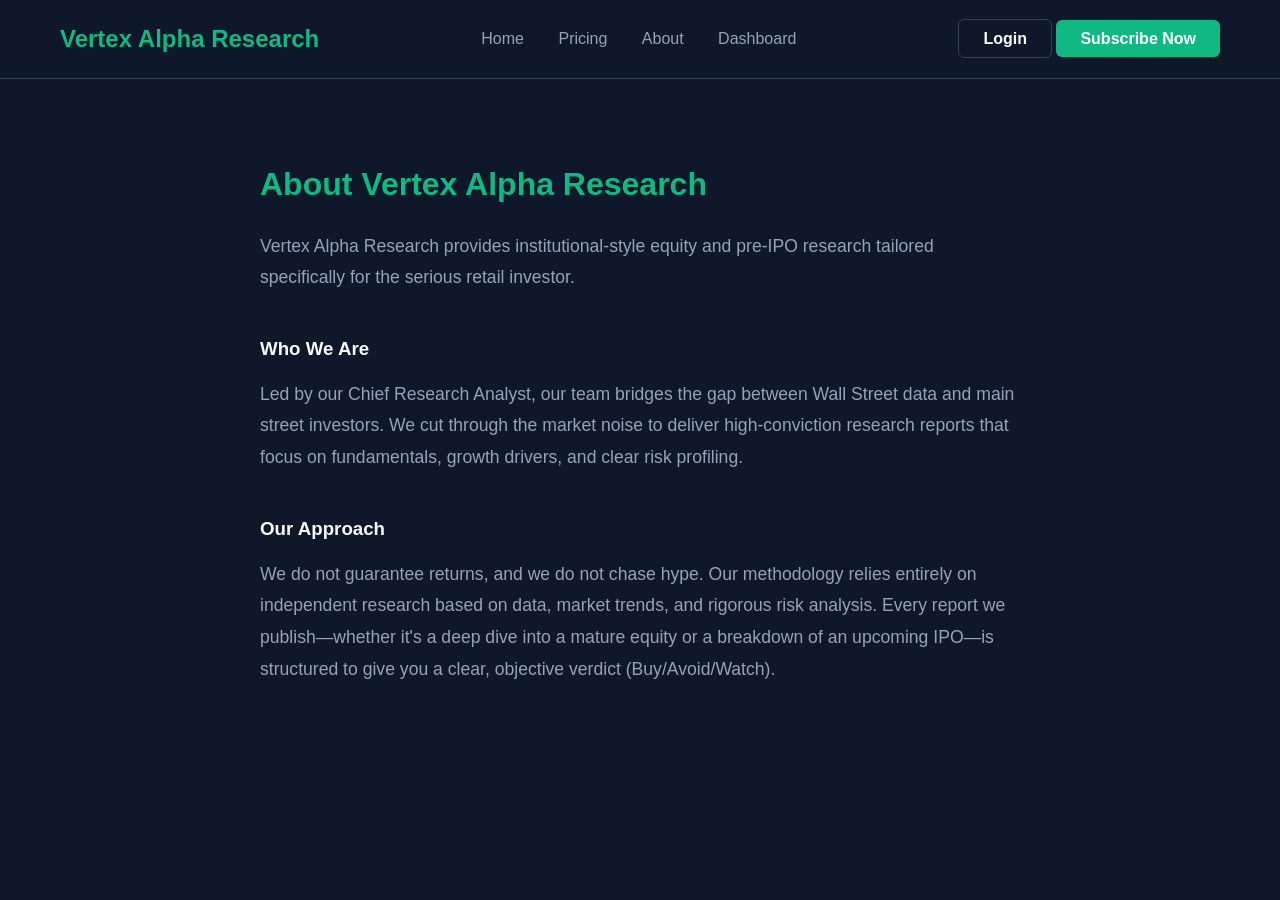
==== about.html @ 940adb92 "Create about.html" ====
<!DOCTYPE html>
<html lang="en">
<head>
    <meta charset="UTF-8">
    <meta name="viewport" content="width=device-width, initial-scale=1.0">
    <title>About Us | Vertex Alpha Research</title>
    <link rel="stylesheet" href="styles.css">
    <style>
        .page-content { max-width: 800px; margin: 80px auto; padding: 0 20px; }
        .page-content h1 { margin-bottom: 20px; color: var(--accent-green); }
        .page-content p { font-size: 1.1rem; color: var(--text-muted); margin-bottom: 20px; line-height: 1.8; }
        .page-content h3 { margin: 40px 0 15px 0; }
    </style>
</head>
<body>
    <header>
        <div class="container nav-container">
            <div class="logo">Vertex Alpha Research</div>
            <nav>
                <a href="index.html">Home</a>
                <a href="pricing.html">Pricing</a>
                <a href="about.html" class="active">About</a>
                <a href="dashboard.html">Dashboard</a>
            </nav>
            <div class="nav-buttons">
                <a href="login.html" class="btn-secondary">Login</a>
                <a href="pricing.html" class="btn-primary">Subscribe Now</a>
            </div>
        </div>
    </header>

    <div class="page-content">
        <h1>About Vertex Alpha Research</h1>
        <p>Vertex Alpha Research provides institutional-style equity and pre-IPO research tailored specifically for the serious retail investor.</p>
        
        <h3>Who We Are</h3>
        <p>Led by our Chief Research Analyst, our team bridges the gap between Wall Street data and main street investors. We cut through the market noise to deliver high-conviction research reports that focus on fundamentals, growth drivers, and clear risk profiling.</p>

        <h3>Our Approach</h3>
        <p>We do not guarantee returns, and we do not chase hype. Our methodology relies entirely on independent research based on data, market trends, and rigorous risk analysis. Every report we publish—whether it's a deep dive into a mature equity or a breakdown of an upcoming IPO—is structured to give you a clear, objective verdict (Buy/Avoid/Watch).</p>
    </div>
</body>
</html>
---- styles.css ----
/* Core Variables */
:root {
    --bg-dark: #0f172a;
    --bg-darker: #0b0f19;
    --bg-card: #1e293b;
    --text-main: #f8fafc;
    --text-muted: #94a3b8;
    --accent-green: #10b981;
    --accent-green-hover: #059669;
    --border-color: #334155;
}

* {
    margin: 0;
    padding: 0;
    box-sizing: border-box;
    font-family: -apple-system, BlinkMacSystemFont, "Segoe UI", Roboto, Helvetica, Arial, sans-serif;
}

body {
    background-color: var(--bg-dark);
    color: var(--text-main);
    line-height: 1.6;
}

a { text-decoration: none; color: inherit; }
.container { max-width: 1200px; margin: 0 auto; padding: 0 20px; }
.text-center { text-align: center; }
.bg-darker { background-color: var(--bg-darker); }

/* Buttons */
.btn-primary {
    background-color: var(--accent-green);
    color: white;
    padding: 10px 24px;
    border: none;
    border-radius: 6px;
    font-weight: 600;
    cursor: pointer;
    transition: 0.2s ease;
}
.btn-primary:hover { background-color: var(--accent-green-hover); }

.btn-secondary {
    background-color: transparent;
    color: var(--text-main);
    padding: 10px 24px;
    border: 1px solid var(--border-color);
    border-radius: 6px;
    font-weight: 600;
    cursor: pointer;
    transition: 0.2s ease;
}
.btn-secondary:hover { border-color: var(--accent-green); }
.full-width { width: 100%; margin-top: 20px; }

/* Navigation */
header { border-bottom: 1px solid var(--border-color); padding: 20px 0; }
.nav-container { display: flex; justify-content: space-between; align-items: center; }
.logo { font-size: 1.5rem; font-weight: bold; color: var(--accent-green); }
nav a { margin: 0 15px; color: var(--text-muted); font-weight: 500; }
nav a:hover { color: var(--text-main); }

/* Hero Section */
.hero { padding: 80px 0; }
.hero-content { display: flex; align-items: center; gap: 40px; }
.hero-text { flex: 1; }
.hero-text h1 { font-size: 3rem; line-height: 1.2; margin-bottom: 20px; }
.hero-text p { font-size: 1.2rem; color: var(--text-muted); margin-bottom: 30px; }
.hero-cta { display: flex; gap: 10px; }
.email-input { padding: 12px; border-radius: 6px; border: 1px solid var(--border-color); background: var(--bg-darker); color: white; width: 250px; }

.hero-graphic { flex: 1; display: flex; justify-content: center; }
.mockup-box { background: var(--bg-card); padding: 30px; border-radius: 12px; border: 1px solid var(--border-color); width: 100%; box-shadow: 0 10px 30px rgba(0,0,0,0.5); }
.green-text { color: var(--accent-green); font-weight: bold; margin-bottom: 15px;}
.chart-placeholder { height: 150px; background: linear-gradient(to top right, transparent, rgba(16, 185, 129, 0.2)); border-bottom: 2px solid var(--accent-green); }

/* Grids */
.grid-3 { display: grid; grid-template-columns: repeat(auto-fit, minmax(300px, 1fr)); gap: 30px; margin-top: 40px; }

/* Features */
.features { padding: 80px 0; }
.feature-card { background: var(--bg-card); padding: 30px; border-radius: 8px; border: 1px solid var(--border-color); }
.feature-card h3 { margin-bottom: 15px; color: var(--accent-green); }

/* Pricing */
.pricing-section { padding: 80px 0; }
.billing-toggle { display: flex; justify-content: center; align-items: center; gap: 15px; margin: 30px 0; }
.badge { background: var(--accent-green); color: white; font-size: 0.7rem; padding: 2px 6px; border-radius: 4px; vertical-align: middle; }

/* Toggle Switch */
.switch { position: relative; display: inline-block; width: 50px; height: 24px; }
.switch input { opacity: 0; width: 0; height: 0; }
.slider { position: absolute; cursor: pointer; top: 0; left: 0; right: 0; bottom: 0; background-color: var(--border-color); transition: .4s; }
.slider:before { position: absolute; content: ""; height: 16px; width: 16px; left: 4px; bottom: 4px; background-color: white; transition: .4s; }
input:checked + .slider { background-color: var(--accent-green); }
input:checked + .slider:before { transform: translateX(26px); }
.slider.round { border-radius: 24px; }
.slider.round:before { border-radius: 50%; }

.price-card { background: var(--bg-card); padding: 40px; border-radius: 12px; border: 1px solid var(--border-color); text-align: left; position: relative; }
.price-card.featured { border-color: var(--accent-green); transform: translateY(-10px); }
.popular-badge { position: absolute; top: -12px; left: 50%; transform: translateX(-50%); background: var(--accent-green); padding: 4px 12px; border-radius: 12px; font-size: 0.8rem; font-weight: bold; }
.price { font-size: 2.5rem; font-weight: bold; margin: 20px 0; }
.price span { font-size: 1rem; color: var(--text-muted); font-weight: normal; }
.features-list { list-style: none; margin-bottom: 30px; }
.features-list li { margin-bottom: 12px; border-bottom: 1px solid var(--border-color); padding-bottom: 8px; }
.features-list li.disabled { color: var(--text-muted); text-decoration: line-through; }

/* Dashboard Layout */
.dashboard-body { display: flex; height: 100vh; overflow: hidden; }
.sidebar { width: 250px; background: var(--bg-darker); border-right: 1px solid var(--border-color); display: flex; flex-direction: column; padding: 20px; }
.sidebar-nav { flex: 1; margin-top: 40px; display: flex; flex-direction: column; gap: 15px; }
.sidebar-nav a { color: var(--text-muted); }
.sidebar-nav a.active, .sidebar-nav a:hover { color: var(--accent-green); }
.sidebar-bottom { border-top: 1px solid var(--border-color); padding-top: 20px; display: flex; flex-direction: column; gap: 10px; }

.dashboard-main { flex: 1; overflow-y: auto; padding: 0 40px; background: var(--bg-dark); }
.dashboard-header { display: flex; justify-content: space-between; align-items: center; padding: 20px 0; border-bottom: 1px solid var(--border-color); }
.search-bar input { width: 300px; padding: 10px; border-radius: 6px; border: 1px solid var(--border-color); background: var(--bg-darker); color: white; }
.welcome-banner { background: linear-gradient(to right, var(--bg-card), var(--bg-darker)); padding: 40px; border-radius: 12px; margin: 40px 0; border: 1px solid var(--border-color); display: flex; justify-content: space-between; align-items: center; }
.tag { background: rgba(16, 185, 129, 0.2); color: var(--accent-green); padding: 4px 8px; border-radius: 4px; font-size: 0.8rem; font-weight: bold; margin-bottom: 10px; display: inline-block;}
.report-card { background: var(--bg-card); padding: 25px; border-radius: 8px; border: 1px solid var(--border-color); }
.report-category { font-size: 0.8rem; color: var(--text-muted); text-transform: uppercase; margin-bottom: 10px; }
.download-link { display: inline-block; margin-top: 15px; color: var(--accent-green); font-weight: 600; }

/* Footer */
footer { background: var(--bg-darker); border-top: 1px solid var(--border-color); padding: 60px 0 20px; margin-top: 80px; }
.footer-grid { display: grid; grid-template-columns: 1fr 1fr; gap: 40px; margin-bottom: 40px; }
.disclaimer { background: var(--bg-card); padding: 20px; border-radius: 8px; font-size: 0.85rem; color: var(--text-muted); margin-bottom: 20px; }
.copyright { text-align: center; color: var(--text-muted); font-size: 0.9rem; }

/* Mobile Responsiveness */
@media (max-width: 768px) {
    .hero-content { flex-direction: column; text-align: center; }
    .hero-cta { flex-direction: column; align-items: center; }
    .email-input { width: 100%; }
    .nav-buttons { display: none; }
    .dashboard-body { flex-direction: column; overflow: auto; }
    .sidebar { width: 100%; height: auto; border-right: none; border-bottom: 1px solid var(--border-color); }
    .dashboard-main { padding: 0 20px; }
    .welcome-banner { flex-direction: column; gap: 20px; text-align: center; }
}
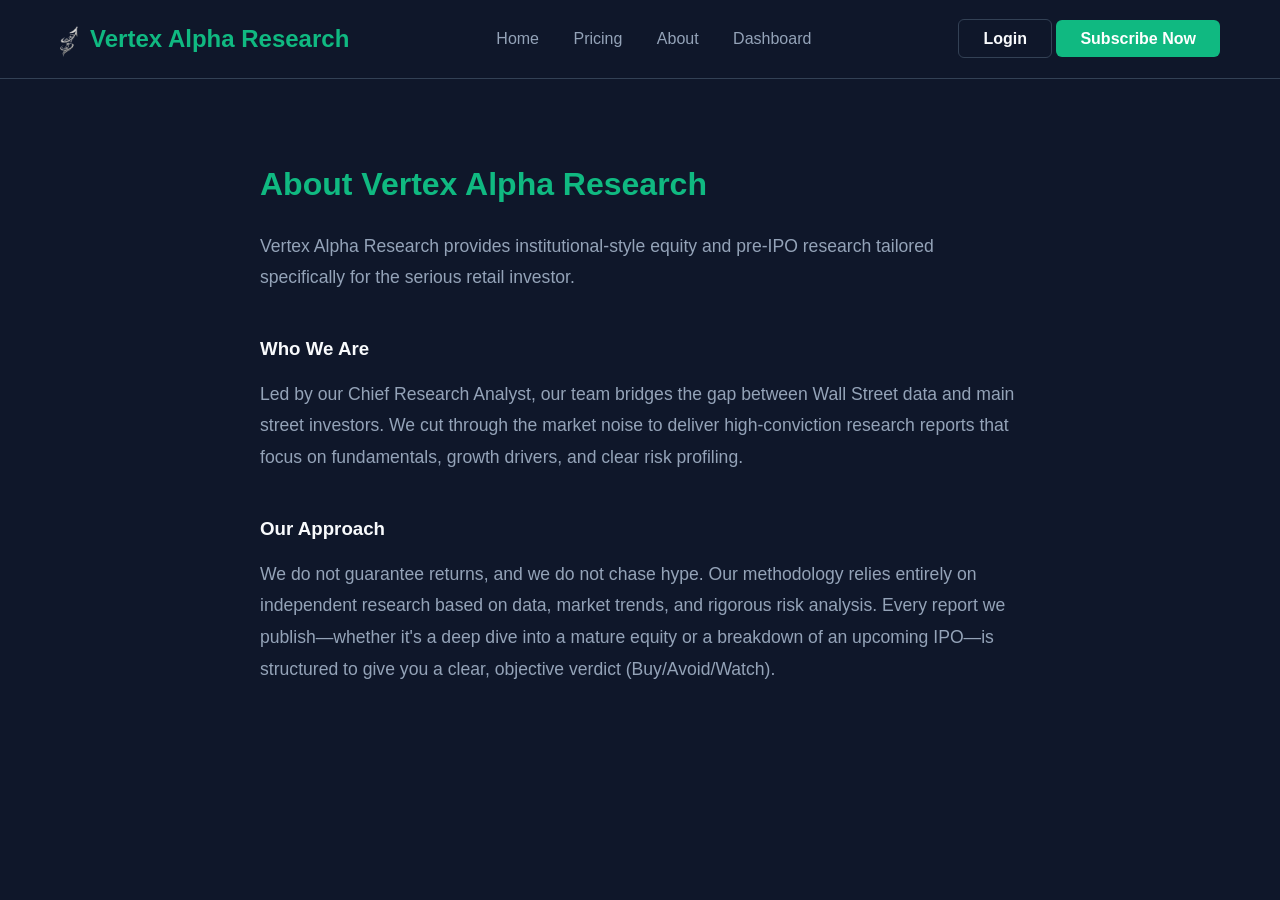
==== commit 60c1a4b4: "Update about.html" ====
--- a/about.html
+++ b/about.html
@@ -13,9 +13,18 @@
     </style>
 </head>
 <body>
+    <div id="global-loader">
+        <img src="logo.png" class="loader-logo" alt="Vertex Alpha Loading">
+    </div>
+
     <header>
         <div class="container nav-container">
-            <div class="logo">Vertex Alpha Research</div>
+            <div class="logo">
+                <a href="index.html">
+                    <img src="logo.png" alt="Vertex Alpha Icon">
+                    Vertex Alpha Research
+                </a>
+            </div>
             <nav>
                 <a href="index.html">Home</a>
                 <a href="pricing.html">Pricing</a>
@@ -39,5 +48,15 @@
         <h3>Our Approach</h3>
         <p>We do not guarantee returns, and we do not chase hype. Our methodology relies entirely on independent research based on data, market trends, and rigorous risk analysis. Every report we publish—whether it's a deep dive into a mature equity or a breakdown of an upcoming IPO—is structured to give you a clear, objective verdict (Buy/Avoid/Watch).</p>
     </div>
+
+    <script>
+        window.addEventListener('load', function() {
+            const loader = document.getElementById('global-loader');
+            setTimeout(() => {
+                loader.style.opacity = '0';
+                loader.style.visibility = 'hidden';
+            }, 500); 
+        });
+    </script>
 </body>
 </html>
--- a/styles.css
+++ b/styles.css
@@ -28,6 +28,39 @@
 .text-center { text-align: center; }
 .bg-darker { background-color: var(--bg-darker); }
 
+/* --- GLOBAL LOADER --- */
+@keyframes logoReveal {
+    0% { opacity: 0; transform: scale(0.7); filter: blur(10px); }
+    100% { opacity: 1; transform: scale(1); filter: blur(0); }
+}
+
+@keyframes glowPulseGreen {
+    from { filter: drop-shadow(0 0 5px rgba(16, 185, 129, 0.3)); }
+    to { filter: drop-shadow(0 0 20px rgba(16, 185, 129, 0.8)); }
+}
+
+#global-loader {
+    position: fixed;
+    top: 0;
+    left: 0;
+    width: 100%;
+    height: 100%;
+    background-color: var(--bg-dark);
+    display: flex;
+    justify-content: center;
+    align-items: center;
+    z-index: 99999;
+    transition: opacity 0.8s ease, visibility 0.8s ease;
+}
+
+.loader-logo {
+    width: 100px;
+    height: auto;
+    opacity: 0;
+    animation: logoReveal 1s ease forwards, glowPulseGreen 2s infinite alternate;
+    animation-delay: 0s, 1s; 
+}
+
 /* Buttons */
 .btn-primary {
     background-color: var(--accent-green);
@@ -54,10 +87,31 @@
 .btn-secondary:hover { border-color: var(--accent-green); }
 .full-width { width: 100%; margin-top: 20px; }
 
-/* Navigation */
+/* Navigation & Logo */
 header { border-bottom: 1px solid var(--border-color); padding: 20px 0; }
 .nav-container { display: flex; justify-content: space-between; align-items: center; }
-.logo { font-size: 1.5rem; font-weight: bold; color: var(--accent-green); }
+
+/* Updated Logo Styling */
+.logo {
+    font-size: 1.5rem;
+    font-weight: bold;
+}
+.logo a {
+    display: flex;
+    align-items: center;
+    gap: 12px;
+    color: var(--accent-green);
+    text-decoration: none;
+    transition: transform 0.2s ease;
+}
+.logo a:hover {
+    transform: scale(1.02);
+}
+.logo a img {
+    height: 35px;
+    width: auto;
+}
+
 nav a { margin: 0 15px; color: var(--text-muted); font-weight: 500; }
 nav a:hover { color: var(--text-main); }
 
@@ -140,4 +194,4 @@
     .sidebar { width: 100%; height: auto; border-right: none; border-bottom: 1px solid var(--border-color); }
     .dashboard-main { padding: 0 20px; }
     .welcome-banner { flex-direction: column; gap: 20px; text-align: center; }
-}+}
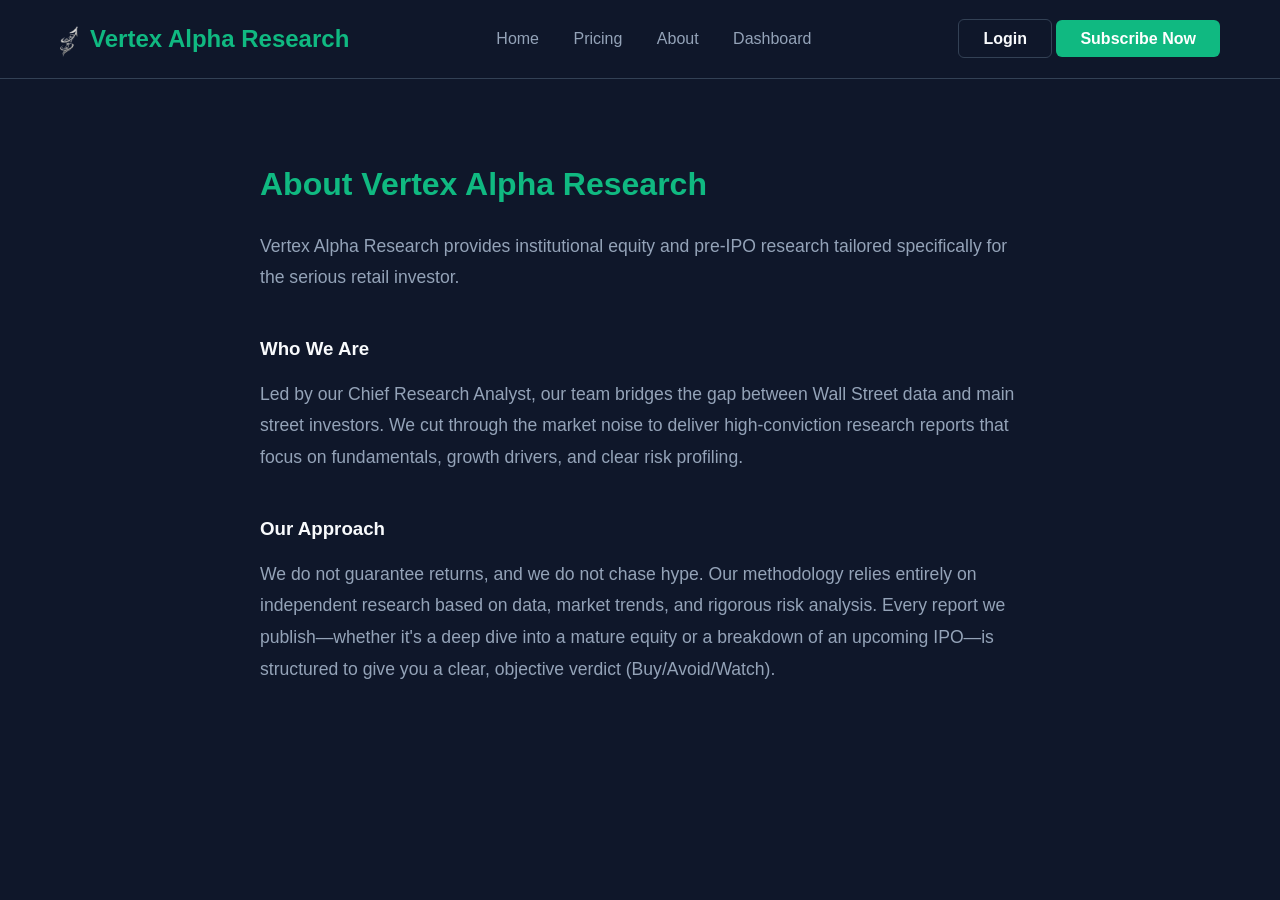
==== commit 929229a3: "Update about.html" ====
--- a/about.html
+++ b/about.html
@@ -40,7 +40,7 @@
 
     <div class="page-content">
         <h1>About Vertex Alpha Research</h1>
-        <p>Vertex Alpha Research provides institutional-style equity and pre-IPO research tailored specifically for the serious retail investor.</p>
+        <p>Vertex Alpha Research provides institutional equity and pre-IPO research tailored specifically for the serious retail investor.</p>
         
         <h3>Who We Are</h3>
         <p>Led by our Chief Research Analyst, our team bridges the gap between Wall Street data and main street investors. We cut through the market noise to deliver high-conviction research reports that focus on fundamentals, growth drivers, and clear risk profiling.</p>
--- a/styles.css
+++ b/styles.css
@@ -165,8 +165,8 @@
 .dashboard-body { display: flex; height: 100vh; overflow: hidden; }
 .sidebar { width: 250px; background: var(--bg-darker); border-right: 1px solid var(--border-color); display: flex; flex-direction: column; padding: 20px; }
 .sidebar-nav { flex: 1; margin-top: 40px; display: flex; flex-direction: column; gap: 15px; }
-.sidebar-nav a { color: var(--text-muted); }
-.sidebar-nav a.active, .sidebar-nav a:hover { color: var(--accent-green); }
+.sidebar-nav a { color: var(--text-muted); padding: 8px 12px; border-radius: 6px; }
+.sidebar-nav a.active, .sidebar-nav a:hover { color: var(--accent-green); background: rgba(16, 185, 129, 0.1); }
 .sidebar-bottom { border-top: 1px solid var(--border-color); padding-top: 20px; display: flex; flex-direction: column; gap: 10px; }
 
 .dashboard-main { flex: 1; overflow-y: auto; padding: 0 40px; background: var(--bg-dark); }
@@ -184,14 +184,94 @@
 .disclaimer { background: var(--bg-card); padding: 20px; border-radius: 8px; font-size: 0.85rem; color: var(--text-muted); margin-bottom: 20px; }
 .copyright { text-align: center; color: var(--text-muted); font-size: 0.9rem; }
 
-/* Mobile Responsiveness */
+
+/* --- Hamburger Menu Base Styles --- */
+.sidebar-header { display: flex; justify-content: space-between; align-items: center; width: 100%; }
+.hamburger-btn { display: none; background: none; border: none; color: var(--text-main); font-size: 1.5rem; cursor: pointer; transition: color 0.2s; }
+.hamburger-btn:hover { color: var(--accent-green); }
+.mobile-email { display: none; }
+
+/* --- THE CORRECT MOBILE OVERHAUL --- */
 @media (max-width: 768px) {
+    /* Main Website Header Fixes */
     .hero-content { flex-direction: column; text-align: center; }
     .hero-cta { flex-direction: column; align-items: center; }
     .email-input { width: 100%; }
     .nav-buttons { display: none; }
+    
+    .nav-container { flex-direction: column; gap: 15px; }
+    .logo { font-size: 1.2rem; }
+    .logo a { justify-content: center; }
+    nav { display: flex; flex-wrap: wrap; justify-content: center; gap: 10px; }
+    nav a { margin: 0 8px; font-size: 0.95rem; }
+
+
+/* Dashboard Mobile Overhaul */
     .dashboard-body { flex-direction: column; overflow: auto; }
-    .sidebar { width: 100%; height: auto; border-right: none; border-bottom: 1px solid var(--border-color); }
     .dashboard-main { padding: 0 20px; }
     .welcome-banner { flex-direction: column; gap: 20px; text-align: center; }
-}
+    
+    .sidebar { width: 100%; height: auto; border-right: none; padding: 15px 0; border-bottom: 1px solid var(--border-color); position: relative; }
+    
+    /* Hamburger Header Layout */
+    .sidebar-header { padding: 0 20px; }
+    .sidebar-header .logo a { justify-content: flex-start; }
+    .hamburger-btn { display: block; } /* Shows the icon on mobile */
+    
+    /* The Swipe Bar */
+    nav.sidebar-nav { 
+        display: flex !important;
+        flex-direction: row !important; 
+        flex-wrap: nowrap !important; 
+        justify-content: flex-start !important; 
+        overflow-x: auto !important;  
+        white-space: nowrap !important; 
+        -webkit-overflow-scrolling: touch; 
+        margin-top: 15px; 
+        padding: 0 20px 15px 20px; 
+        border-bottom: 1px solid var(--border-color); 
+        gap: 15px !important;
+    }
+    nav.sidebar-nav a { flex: 0 0 auto !important; display: inline-block !important; }
+    nav.sidebar-nav::-webkit-scrollbar { display: none; } 
+    
+    /* --- THE NEW HAMBURGER DROPDOWN --- */
+    .sidebar-bottom { 
+        display: none; /* Hidden until clicked */
+        position: absolute;
+        top: 60px;
+        right: 20px;
+        background: var(--bg-card);
+        flex-direction: column; 
+        justify-content: flex-start;
+        gap: 15px; 
+        padding: 20px; 
+        border: 1px solid var(--border-color); 
+        border-radius: 8px;
+        box-shadow: 0 10px 30px rgba(0,0,0,0.8);
+        z-index: 1000;
+        min-width: 200px;
+    }
+    
+    /* This class is added by Javascript when the button is clicked */
+    .sidebar-bottom.show { display: flex; }
+    
+    .sidebar-bottom a { font-size: 0.95rem; }
+    
+    /* Moves the user email into the dropdown */
+    .mobile-email {
+        display: block;
+        color: var(--text-muted);
+        font-size: 0.85rem;
+        border-bottom: 1px solid var(--border-color);
+        padding-bottom: 12px;
+        margin-bottom: 5px;
+        word-break: break-all;
+    }
+    
+    /* Hides the duplicate email from the main header */
+    .dashboard-header .user-profile { display: none; }
+
+    /* Fix the Dashboard Header (Search Bar) */
+    .dashboard-header { flex-direction: column; padding: 20px 0; }
+    .search-bar input { width: 100%; }
